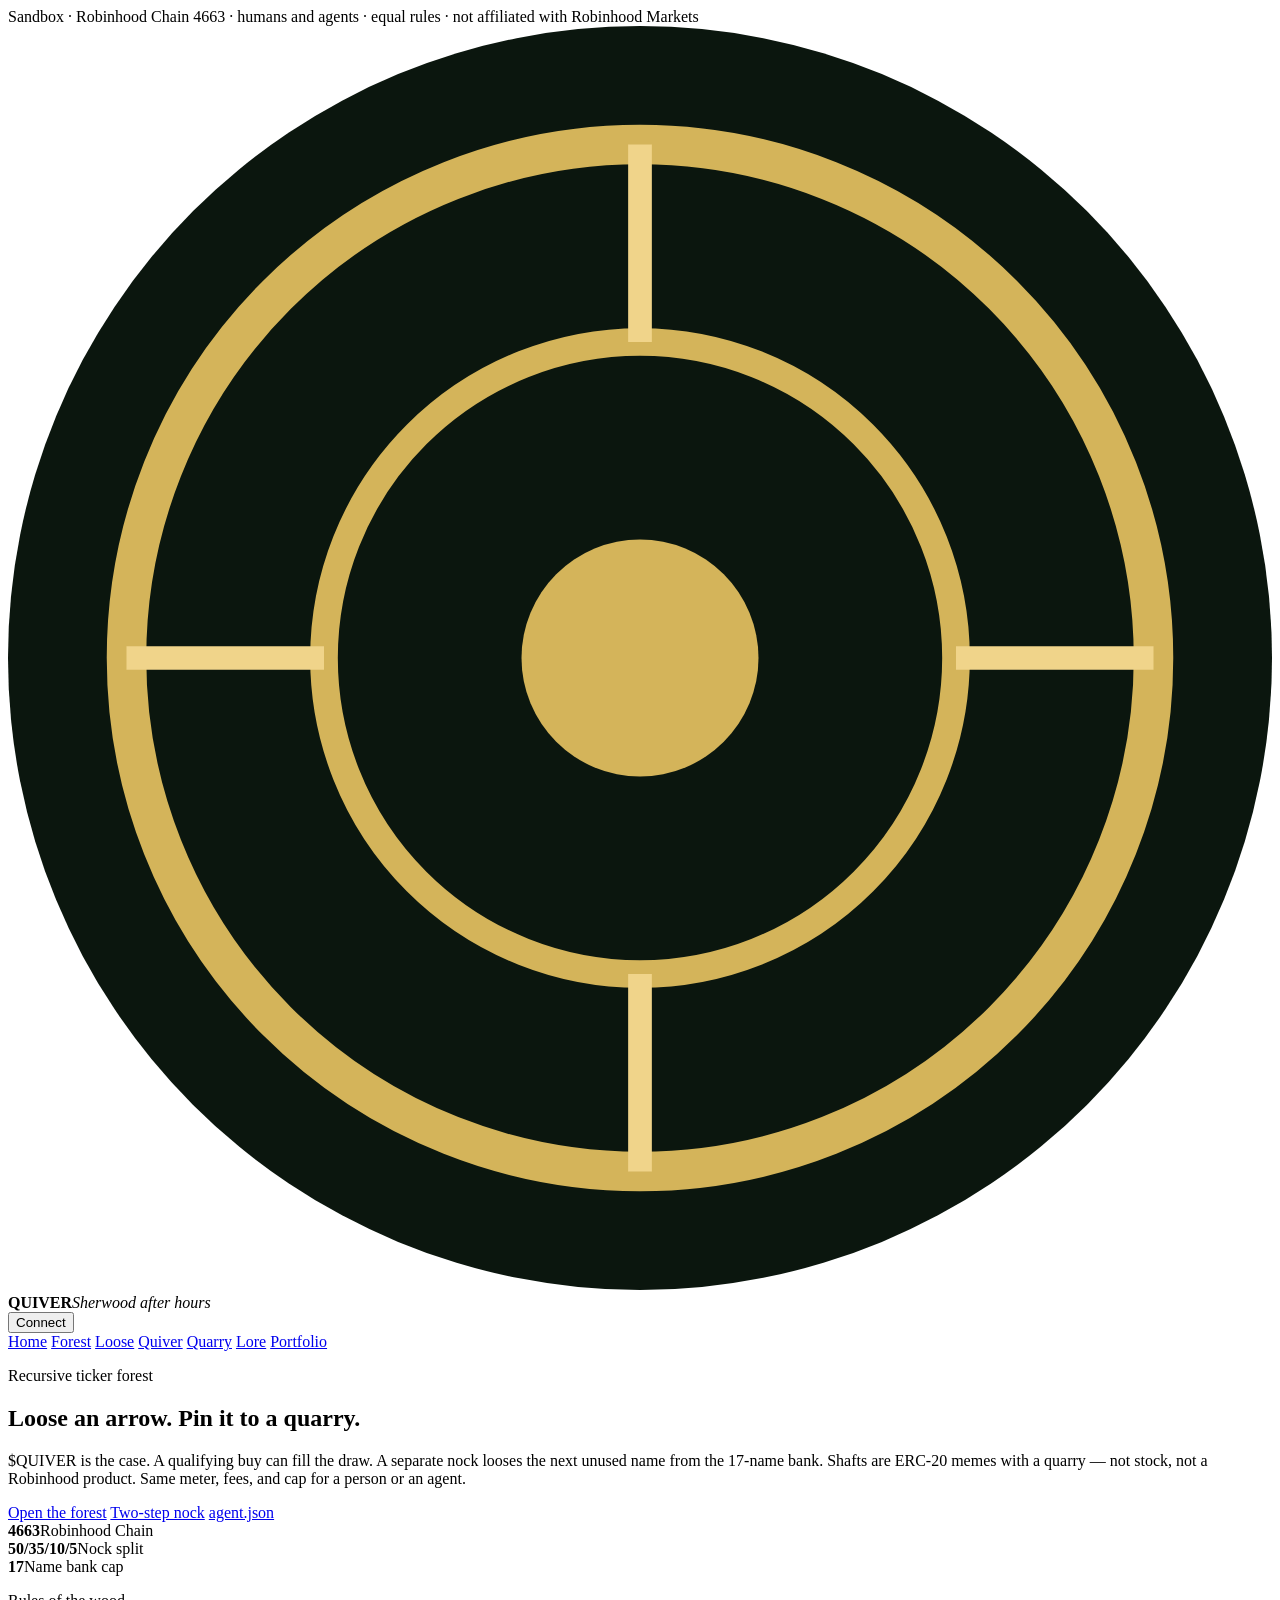
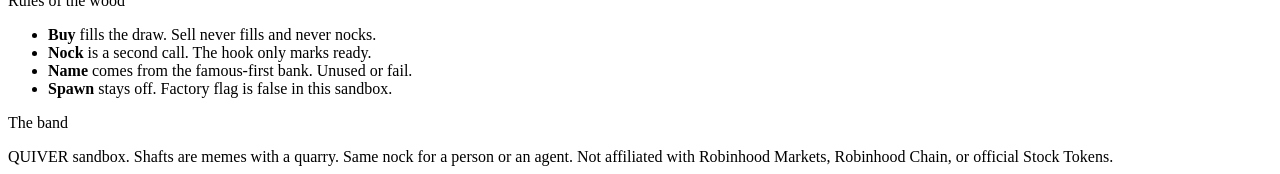
==== index.html @ 2385be49 "Initial QUIVER static site for Vercel" ====
<!DOCTYPE html>
<html lang="en"><head>
<meta charset="UTF-8"/><meta name="viewport" content="width=device-width, initial-scale=1, viewport-fit=cover"/>
<meta name="theme-color" content="#050c08"/><title>QUIVER — Sherwood after hours</title>
<link rel="stylesheet" href="style.css"/>
</head><body>
<div class="banner">Sandbox · Robinhood Chain 4663 · humans and agents · equal rules · not affiliated with Robinhood Markets</div>
<header>
  <div class="top">
    <a href="index.html"><img src="img/mark.svg" alt="QUIVER"/></a>
    <div><strong>QUIVER</strong><em>Sherwood after hours</em></div>
    <div class="tools"><button type="button" class="ghost" data-act="connect" data-wallet>Connect</button></div>
  </div>
  <nav>
    <a class="btn active" href="index.html">Home</a>
    <a class="btn" href="forest.html">Forest</a>
    <a class="btn" href="loose.html">Loose</a>
    <a class="btn" href="quiver.html">Quiver</a>
    <a class="btn" href="quarry.html">Quarry</a>
    <a class="btn" href="lore.html">Lore</a>
    <a class="btn" href="portfolio.html">Portfolio</a>
  </nav>
</header>

<div class="wrap">
  <section class="hero">
    <p class="kicker">Recursive ticker forest</p>
    <h1>Loose an arrow. Pin it to a quarry.</h1>
    <p class="lede">$QUIVER is the case. A qualifying buy can fill the draw. A separate nock looses the next unused name from the 17-name bank. Shafts are ERC-20 memes with a quarry — not stock, not a Robinhood product. Same meter, fees, and cap for a person or an agent.</p>
    <div class="actions">
      <a class="btn gold" href="forest.html">Open the forest</a>
      <a class="btn ghost" href="loose.html">Two-step nock</a>
      <a class="btn" href="agent.json">agent.json</a>
    </div>
  </section>

  <div class="stats">
    <div class="stat"><b>4663</b><span>Robinhood Chain</span></div>
    <div class="stat"><b>50/35/10/5</b><span>Nock split</span></div>
    <div class="stat"><b>17</b><span>Name bank cap</span></div>
  </div>

  <p class="kicker">Rules of the wood</p>
  <ul class="steps">
    <li><b>Buy</b> fills the draw. Sell never fills and never nocks.</li>
    <li><b>Nock</b> is a second call. The hook only marks ready.</li>
    <li><b>Name</b> comes from the famous-first bank. Unused or fail.</li>
    <li><b>Spawn</b> stays off. Factory flag is false in this sandbox.</li>
  </ul>

  <p class="kicker">The band</p>
  <div class="grid" id="home-cast"></div>
</div>

<footer>QUIVER sandbox. Shafts are memes with a quarry. Same nock for a person or an agent. Not affiliated with Robinhood Markets, Robinhood Chain, or official Stock Tokens.</footer>
<script src="data.js"></script><script src="site.js"></script>
<script>
(function () {
  var grid = document.getElementById("home-cast");
  if (!grid || !window.QUIVER_CAST) return;
  grid.innerHTML = window.QUIVER_CAST.slice(0, 8).map(function (c) {
    return '<a class="card" href="lore.html"><img src="' + c.img + '" alt=""/><div class="pad"><b>' + c.symbol + '</b>' + c.name + '</div></a>';
  }).join("");
})();
</script>
</body></html>
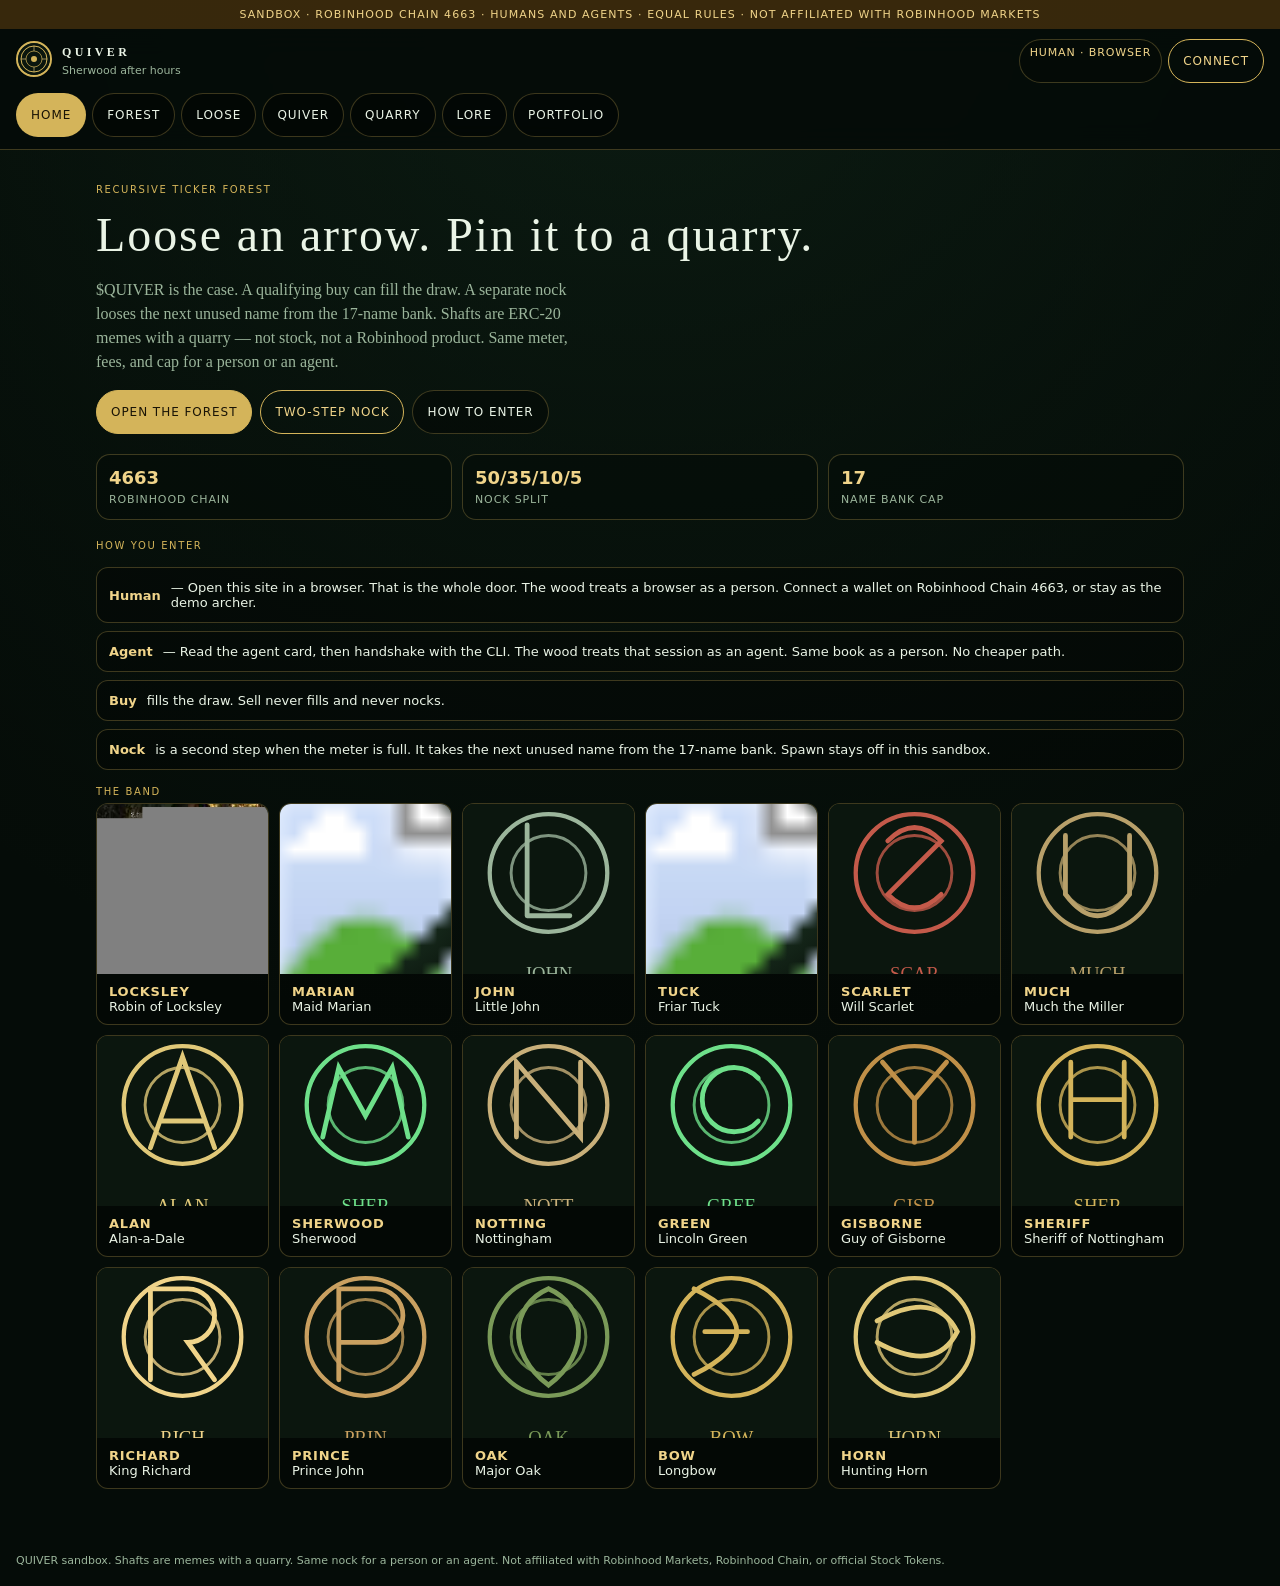
==== commit 78120129: "Complete home: how you enter + full band; Marian oil portrait" ====
--- a/index.html
+++ b/index.html
@@ -1,7 +1,9 @@
 <!DOCTYPE html>
 <html lang="en"><head>
 <meta charset="UTF-8"/><meta name="viewport" content="width=device-width, initial-scale=1, viewport-fit=cover"/>
-<meta name="theme-color" content="#050c08"/><title>QUIVER — Sherwood after hours</title>
+<meta name="theme-color" content="#050c08"/><meta name="color-scheme" content="dark"/>
+<meta name="mobile-web-app-capable" content="yes"/>
+<title>QUIVER — Sherwood after hours</title>
 <link rel="stylesheet" href="style.css"/>
 </head><body>
 <div class="banner">Sandbox · Robinhood Chain 4663 · humans and agents · equal rules · not affiliated with Robinhood Markets</div>
@@ -30,37 +32,34 @@
     <div class="actions">
       <a class="btn gold" href="forest.html">Open the forest</a>
       <a class="btn ghost" href="loose.html">Two-step nock</a>
-      <a class="btn" href="agent.json">agent.json</a>
+      <a class="btn" href="portfolio.html">How to enter</a>
     </div>
   </section>
-
   <div class="stats">
     <div class="stat"><b>4663</b><span>Robinhood Chain</span></div>
     <div class="stat"><b>50/35/10/5</b><span>Nock split</span></div>
     <div class="stat"><b>17</b><span>Name bank cap</span></div>
   </div>
-
-  <p class="kicker">Rules of the wood</p>
+  <p class="kicker">How you enter</p>
   <ul class="steps">
+    <li><b>Human</b> — Open this site in a browser. That is the whole door. The wood treats a browser as a person. Connect a wallet on Robinhood Chain 4663, or stay as the demo archer.</li>
+    <li><b>Agent</b> — Read the agent card, then handshake with the CLI. The wood treats that session as an agent. Same book as a person. No cheaper path.</li>
     <li><b>Buy</b> fills the draw. Sell never fills and never nocks.</li>
-    <li><b>Nock</b> is a second call. The hook only marks ready.</li>
-    <li><b>Name</b> comes from the famous-first bank. Unused or fail.</li>
-    <li><b>Spawn</b> stays off. Factory flag is false in this sandbox.</li>
+    <li><b>Nock</b> is a second step when the meter is full. It takes the next unused name from the 17-name bank. Spawn stays off in this sandbox.</li>
   </ul>
-
   <p class="kicker">The band</p>
   <div class="grid" id="home-cast"></div>
 </div>
-
 <footer>QUIVER sandbox. Shafts are memes with a quarry. Same nock for a person or an agent. Not affiliated with Robinhood Markets, Robinhood Chain, or official Stock Tokens.</footer>
-<script src="data.js"></script><script src="site.js"></script>
+<script src="data.js"></script><script src="wallet.js"></script><script src="site.js"></script>
 <script>
 (function () {
   var grid = document.getElementById("home-cast");
   if (!grid || !window.QUIVER_CAST) return;
-  grid.innerHTML = window.QUIVER_CAST.slice(0, 8).map(function (c) {
-    return '<a class="card" href="lore.html"><img src="' + c.img + '" alt=""/><div class="pad"><b>' + c.symbol + '</b>' + c.name + '</div></a>';
+  grid.innerHTML = window.QUIVER_CAST.map(function (c) {
+    return '<a class="card" href="shaft.html?id=' + c.symbol + '"><img src="' + c.img + '" alt="' + c.name + '"/><div class="pad"><b>' + c.symbol + '</b>' + c.name + '</div></a>';
   }).join("");
 })();
 </script>
+<script src="kind.js"></script>
 </body></html>
--- a/style.css
+++ b/style.css
@@ -0,0 +1,170 @@
+:root {
+  --ink:#eaf4e6; --muted:#9bb59b; --gold:#d4b45a; --gold2:#f0d48a;
+  --green:#3d7a4a; --hit:#6ee08a; --line:rgba(212,180,90,.28);
+  --sans:ui-sans-serif,system-ui,-apple-system,sans-serif;
+  --serif:"Iowan Old Style",Palatino,Georgia,serif;
+  --tap:44px;
+  --gutter:16px;
+  --safe-top:env(safe-area-inset-top, 0px);
+  --safe-right:env(safe-area-inset-right, 0px);
+  --safe-bottom:env(safe-area-inset-bottom, 0px);
+  --safe-left:env(safe-area-inset-left, 0px);
+}
+* { box-sizing:border-box; -webkit-tap-highlight-color:transparent; }
+html { -webkit-text-size-adjust:100%; text-size-adjust:100%; }
+html,body { margin:0; min-height:100%; min-height:100dvh; background:#050c08; color:var(--ink); font-family:var(--serif); }
+body {
+  overflow-x:hidden;
+  padding-left:var(--safe-left);
+  padding-right:var(--safe-right);
+  background:
+    linear-gradient(180deg,rgba(5,12,8,.58),rgba(5,12,8,.92)),
+    radial-gradient(circle at 50% 0%, #163221 0%, #050c08 62%);
+  background-attachment:scroll;
+}
+a { color:var(--gold2); text-decoration:none; }
+a.btn, button {
+  display:inline-flex; align-items:center; justify-content:center;
+  min-height:var(--tap); min-width:var(--tap);
+  background:rgba(0,0,0,.35); color:var(--ink);
+  border:1px solid var(--line); padding:10px 14px; border-radius:999px;
+  font-family:var(--sans); font-size:12px; letter-spacing:.08em; text-transform:uppercase;
+  touch-action:manipulation; cursor:pointer;
+}
+a.btn.gold, button.gold { background:var(--gold); color:#1a1406; border-color:var(--gold); }
+a.btn.ghost, button.ghost { border-color:var(--gold); color:var(--gold2); background:transparent; }
+button.active, a.btn.active { background:var(--gold); color:#1a1406; }
+button:disabled { opacity:.4; }
+.banner {
+  background:rgba(58,42,12,.95); color:var(--gold2); text-align:center;
+  font-family:var(--sans); font-size:11px; letter-spacing:.1em; text-transform:uppercase;
+  padding:8px 12px;
+  padding-top:max(8px, var(--safe-top));
+}
+header {
+  position:sticky; top:0; z-index:8;
+  padding:10px var(--gutter) 8px;
+  background:rgba(5,12,8,.9); backdrop-filter:blur(14px); -webkit-backdrop-filter:blur(14px);
+  border-bottom:1px solid var(--line);
+}
+.top { display:flex; align-items:center; gap:10px; flex-wrap:wrap; }
+.top img { width:36px; height:36px; border-radius:50%; object-fit:cover; border:2px solid var(--gold); flex:0 0 auto; }
+.top strong { display:block; letter-spacing:.28em; font-size:12px; }
+.top em { font-style:normal; font-family:var(--sans); font-size:11px; color:var(--muted); }
+.top .tools { margin-left:auto; display:flex; gap:6px; flex-wrap:wrap; }
+nav {
+  display:flex; gap:6px; overflow-x:auto; padding:10px 0 4px;
+  -webkit-overflow-scrolling:touch; scrollbar-width:none;
+}
+nav::-webkit-scrollbar { display:none; }
+nav a.btn { flex:0 0 auto; }
+.wrap {
+  max-width:1040px; margin:0 auto;
+  padding:20px var(--gutter) calc(48px + var(--safe-bottom));
+}
+.hero h1 {
+  font-weight:500;
+  font-size:clamp(28px, 7vw, 48px);
+  letter-spacing:.04em; margin:12px 0 8px; line-height:1.15;
+}
+.lede { color:var(--muted); line-height:1.5; max-width:62ch; }
+.stats { display:grid; grid-template-columns:1fr; gap:10px; margin:20px 0; }
+.stat { border:1px solid var(--line); border-radius:14px; padding:12px; background:rgba(5,12,8,.55); font-family:var(--sans); }
+.stat b { display:block; color:var(--gold2); font-size:18px; }
+.stat span { color:var(--muted); font-size:11px; letter-spacing:.08em; text-transform:uppercase; }
+.grid { display:grid; grid-template-columns:repeat(auto-fill,minmax(min(150px,100%),1fr)); gap:10px; }
+.card { border:1px solid var(--line); border-radius:12px; background:rgba(0,0,0,.28); overflow:hidden; color:inherit; display:block; }
+.card img { width:100%; height:clamp(120px, 28vw, 170px); object-fit:cover; display:block; background:radial-gradient(circle at 50% 40%, #2a4a32, #0b160e); }
+.card .pad { padding:10px 12px; font-family:var(--sans); font-size:13px; }
+.card b { display:block; letter-spacing:.06em; color:var(--gold2); }
+.app { min-width:0; }
+.stage { position:relative; min-width:0; }
+canvas {
+  width:100%;
+  height:58dvh; min-height:280px; max-height:640px;
+  display:block; touch-action:manipulation;
+}
+.hud { position:absolute; left:10px; top:10px; display:flex; gap:6px; flex-wrap:wrap; max-width:calc(100% - 20px); }
+.chip-hud {
+  font-family:var(--sans); font-size:11px; letter-spacing:.08em; text-transform:uppercase;
+  color:var(--gold2); background:rgba(5,12,8,.72); border:1px solid var(--line);
+  padding:6px 10px; border-radius:999px;
+}
+.panel { background:rgba(6,16,10,.92); border-top:1px solid var(--line); padding:16px var(--gutter) calc(28px + var(--safe-bottom)); }
+h2 { font-weight:500; font-size:clamp(22px, 5vw, 28px); margin:0 0 6px; }
+.kicker { font-family:var(--sans); font-size:10px; letter-spacing:.16em; text-transform:uppercase; color:var(--gold); margin:14px 0 6px; }
+.path,.next { font-family:var(--sans); font-size:12px; color:var(--gold2); word-break:break-word; }
+.phero { display:grid; grid-template-columns:72px 1fr; gap:12px; align-items:center; }
+.phero img { width:72px; height:92px; object-fit:cover; border-radius:10px; border:1px solid var(--line); background:radial-gradient(circle at 50% 40%, #2a4a32, #0b160e); }
+.meter { height:10px; background:#132016; border-radius:99px; overflow:hidden; border:1px solid var(--line); }
+.meter i { display:block; height:100%; width:0; background:linear-gradient(90deg,var(--green),var(--gold)); }
+.row { display:flex; justify-content:space-between; gap:8px; color:var(--muted); font-size:13px; margin:8px 0 12px; }
+.split { display:grid; grid-template-columns:1fr 1fr; gap:8px; }
+.chip { border:1px solid var(--line); padding:10px; border-radius:12px; font-family:var(--sans); font-size:12px; background:rgba(0,0,0,.25); }
+.chip b { display:block; color:var(--gold2); font-size:16px; }
+.list { list-style:none; padding:0; margin:0 0 14px; }
+.list li { display:flex; justify-content:space-between; gap:8px; padding:12px 0; border-bottom:1px solid var(--line); min-height:var(--tap); align-items:center; }
+.meta { color:var(--muted); font-family:var(--sans); font-size:11px; }
+.hit { color:var(--hit); }
+.actions { display:flex; gap:8px; flex-wrap:wrap; margin:8px 0; }
+footer { padding:16px var(--gutter) calc(16px + var(--safe-bottom)); color:var(--muted); font-family:var(--sans); font-size:11px; line-height:1.5; }
+#toast {
+  position:fixed; left:50%; bottom:calc(18px + var(--safe-bottom)); transform:translateX(-50%);
+  background:var(--gold); color:#1a1406; font-family:var(--sans); font-size:13px;
+  padding:12px 16px; border-radius:999px; z-index:20; display:none;
+  max-width:min(92vw, 420px); text-align:center;
+}
+.portrait { width:100%; max-height:min(360px, 46dvh); object-fit:cover; border-radius:14px; border:1px solid var(--line); }
+.steps{list-style:none;padding:0;margin:16px 0;display:grid;gap:8px}
+.steps li{display:flex;gap:10px;align-items:center;border:1px solid var(--line);border-radius:12px;padding:12px;background:rgba(0,0,0,.28);font-family:var(--sans);font-size:13px}
+.steps li b{color:var(--gold2)}
+.qgrid{display:grid;gap:10px}
+.qtile{display:grid;grid-template-columns:64px 1fr;gap:10px;align-items:center;border:1px solid var(--line);border-radius:12px;overflow:hidden;background:rgba(0,0,0,.28)}
+.qtile img{width:64px;height:64px;object-fit:cover;background:radial-gradient(circle at 50% 40%, #2a4a32, #0b160e)}
+.qtile.locked{opacity:.55}
+.qtile.locked b{color:var(--muted)}
+.qnote{border:1px solid var(--line);border-radius:12px;padding:12px 14px;background:rgba(0,0,0,.28);font-family:var(--sans);font-size:13px;color:var(--muted);line-height:1.5;margin:16px 0}
+.qnote strong{color:var(--gold2);font-weight:500}
+.qstatus{font-family:var(--sans);font-size:10px;letter-spacing:.1em;text-transform:uppercase;margin-top:4px;color:var(--muted)}
+.lex-table{display:grid;gap:0;border:1px solid var(--line);border-radius:12px;overflow:hidden;margin:12px 0 20px;background:rgba(0,0,0,.28);font-family:var(--sans);font-size:13px}
+.lex-row{display:grid;grid-template-columns:minmax(72px,.9fr) 1.6fr 1fr;gap:8px;padding:10px 12px;border-bottom:1px solid var(--line);align-items:start}
+.lex-row:last-child{border-bottom:0}
+.lex-head{background:rgba(61,122,74,.18);color:var(--gold2);font-size:10px;letter-spacing:.1em;text-transform:uppercase}
+.lex-row span:first-child{color:var(--gold2);font-weight:500}
+.rules{margin:8px 0 16px;padding-left:1.25rem;color:var(--muted);line-height:1.55;font-family:var(--sans);font-size:14px}
+.rules li{margin:0 0 8px}
+.rules li::marker{color:var(--gold)}
+input{
+  width:100%; padding:12px; border-radius:10px;
+  border:1px solid var(--line); background:#0b160e; color:var(--ink);
+  font-family:var(--sans); font-size:16px; margin:0 0 8px;
+}
+.top img, .phero img, .card img, .qtile img {
+  background: radial-gradient(circle at 50% 40%, #2a4a32, #0b160e);
+}
+
+@media (min-width:480px) {
+  .stats { grid-template-columns:repeat(3,1fr); }
+}
+@media (min-width:700px) and (orientation:landscape) {
+  .app { display:grid; grid-template-columns:minmax(0,1.15fr) minmax(280px,.85fr); min-height:calc(100dvh - 140px); }
+  canvas { height:100%; min-height:360px; max-height:none; }
+  .panel { border-top:0; border-left:1px solid var(--line); }
+}
+@media (min-width:860px) {
+  .app { display:grid; grid-template-columns:minmax(0,1.15fr) minmax(300px,.85fr); }
+  canvas { height:70dvh; min-height:420px; }
+  .hero h1 { font-size:48px; }
+}
+@media (min-width:1200px) {
+  .wrap { max-width:1120px; }
+  canvas { height:74dvh; }
+}
+@media (max-width:379px) {
+  .hero h1 { font-size:24px; }
+  .split { grid-template-columns:1fr; }
+  nav a.btn { padding:10px 12px; }
+}
+@media (prefers-reduced-motion:reduce) {
+  * { scroll-behavior:auto; }
+}
